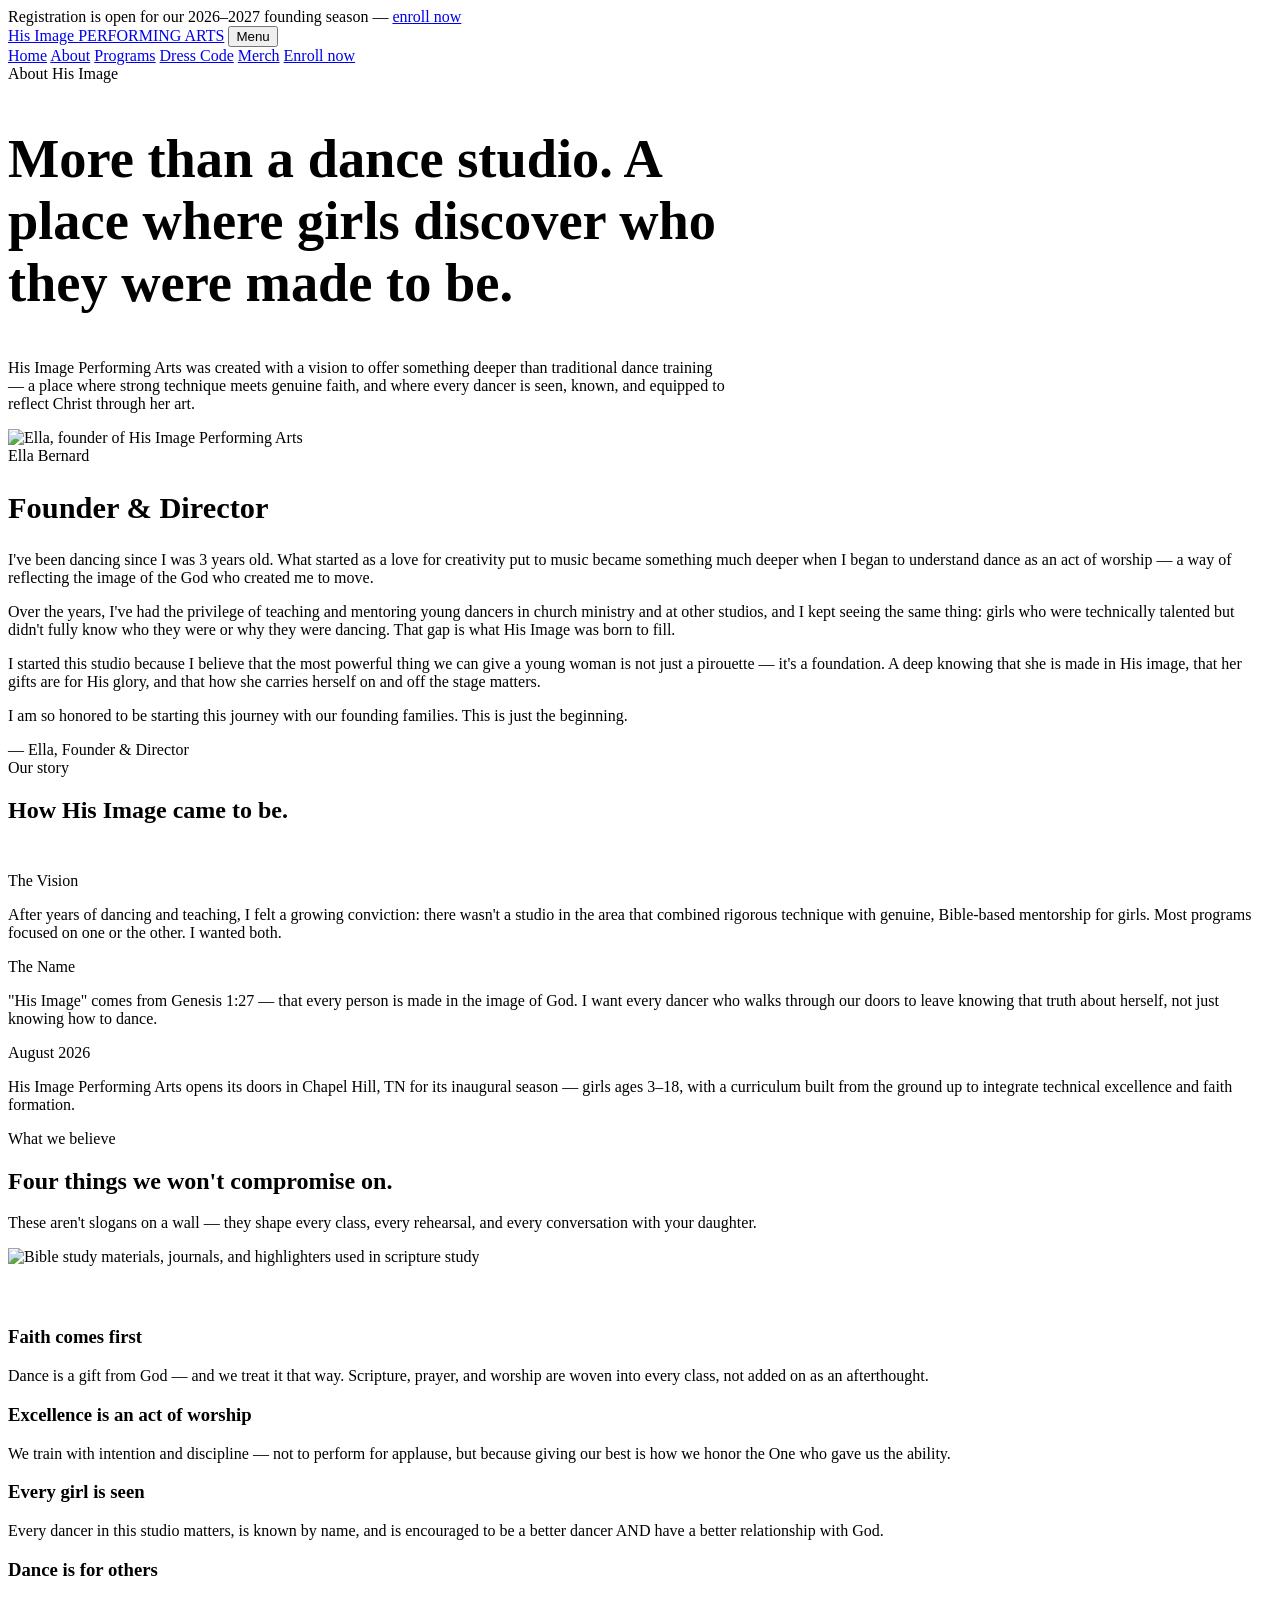
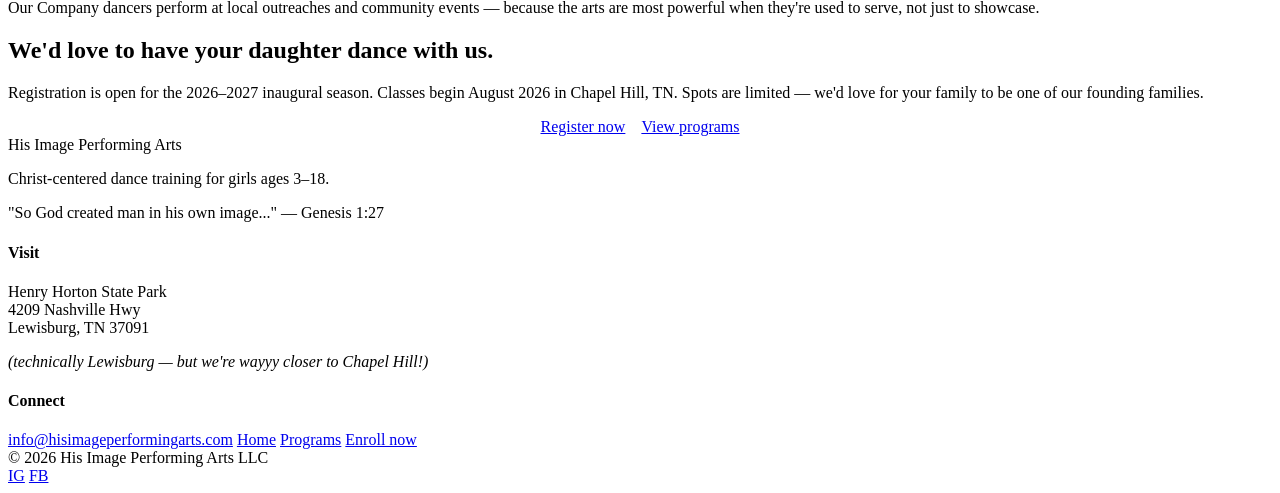
==== about.html @ 003c3873 "Add files via upload" ====
<!DOCTYPE html>
<html lang="en">
<head>
<meta charset="UTF-8">
<meta name="viewport" content="width=device-width, initial-scale=1.0">
<title>About Us — His Image Performing Arts</title>
<link rel="stylesheet" href="assets/style.css">
</head>
<body>

<div class="announce">Registration is open for our 2026–2027 founding season — <a href="https://script.google.com/macros/s/AKfycbz4TcwrcOci17KuWnP7Qso9BfJO1JU5johfQcjDlCk19ZVRCzUDlLJBu8vvKc7a6fUk/exec" target="_blank" rel="noopener">enroll now</a></div>

<header class="site-header">
  <nav class="nav">
    <a href="index.html" class="logo">His Image <span>PERFORMING ARTS</span></a>
    <button class="nav-toggle" id="navToggle">Menu</button>
    <div class="nav-links" id="navLinks">
      <a href="index.html">Home</a>
      <a href="about.html" class="active">About</a>
      <a href="programs.html">Programs</a>
      <a href="programs.html#recreational">Dress Code</a>
      <a href="https://script.google.com/macros/s/AKfycbxI9Q-NUKs-gQMrajs-0uU1qbSkL1Jp7PrdVb6YB77zasQkzGzxGg2uIhxIohrQ2CzO/exec" target="_blank" rel="noopener">Merch</a>
      <a class="btn btn-primary nav-cta" href="https://script.google.com/macros/s/AKfycbz4TcwrcOci17KuWnP7Qso9BfJO1JU5johfQcjDlCk19ZVRCzUDlLJBu8vvKc7a6fUk/exec" target="_blank" rel="noopener">Enroll now</a>
    </div>
  </nav>
</header>

<section class="page-hero">
  <div class="container" style="max-width:720px;">
    <span class="eyebrow-serif">About His Image</span>
    <h1 style="font-size:clamp(2.2rem,4.5vw,3.4rem);">More than a dance studio. A place where girls discover who they were made to be.</h1>
    <p>His Image Performing Arts was created with a vision to offer something deeper than traditional dance training — a place where strong technique meets genuine faith, and where every dancer is seen, known, and equipped to reflect Christ through her art.</p>
  </div>
</section>

<!-- FOUNDER STORY -->
<section>
  <div class="container split reverse">
    <div class="split-media">
      <img src="assets/img/hero-arabesque.jpeg" alt="Ella, founder of His Image Performing Arts">
    </div>
    <div class="split-copy">
      <span class="eyebrow-serif">Ella Bernard</span>
      <h2 style="font-size:1.9rem;">Founder &amp; Director</h2>
      <p>I've been dancing since I was 3 years old. What started as a love for creativity put to music became something much deeper when I began to understand dance as an act of worship — a way of reflecting the image of the God who created me to move.</p>
      <p>Over the years, I've had the privilege of teaching and mentoring young dancers in church ministry and at other studios, and I kept seeing the same thing: girls who were technically talented but didn't fully know who they were or why they were dancing. That gap is what His Image was born to fill.</p>
      <p>I started this studio because I believe that the most powerful thing we can give a young woman is not just a pirouette — it's a foundation. A deep knowing that she is made in His image, that her gifts are for His glory, and that how she carries herself on and off the stage matters.</p>
      <p>I am so honored to be starting this journey with our founding families. This is just the beginning.</p>
      <span class="sign">— Ella, Founder &amp; Director</span>
    </div>
  </div>
</section>

<!-- HOW IT CAME TO BE -->
<section style="background:var(--cream-dark);">
  <div class="container">
    <div style="max-width:640px; margin-bottom:48px;">
      <span class="eyebrow-serif">Our story</span>
      <h2>How His Image came to be.</h2>
    </div>
    <div class="timeline">
      <div class="t-item">
        <span class="t-date">The Vision</span>
        <p>After years of dancing and teaching, I felt a growing conviction: there wasn't a studio in the area that combined rigorous technique with genuine, Bible-based mentorship for girls. Most programs focused on one or the other. I wanted both.</p>
      </div>
      <div class="t-item">
        <span class="t-date">The Name</span>
        <p>"His Image" comes from Genesis 1:27 — that every person is made in the image of God. I want every dancer who walks through our doors to leave knowing that truth about herself, not just knowing how to dance.</p>
      </div>
      <div class="t-item">
        <span class="t-date">August 2026</span>
        <p>His Image Performing Arts opens its doors in Chapel Hill, TN for its inaugural season — girls ages 3–18, with a curriculum built from the ground up to integrate technical excellence and faith formation.</p>
      </div>
    </div>
  </div>
</section>

<!-- WHAT WE BELIEVE -->
<section>
  <div class="container">
    <div class="split" style="margin-bottom:60px;">
      <div class="split-copy">
        <span class="eyebrow-serif">What we believe</span>
        <h2>Four things we won't compromise on.</h2>
        <p>These aren't slogans on a wall — they shape every class, every rehearsal, and every conversation with your daughter.</p>
      </div>
      <div class="split-media">
        <img src="assets/img/bible-flatlay.jpeg" alt="Bible study materials, journals, and highlighters used in scripture study">
      </div>
    </div>
    <div class="believe">
      <div class="b-item">
        <h3>Faith comes first</h3>
        <p>Dance is a gift from God — and we treat it that way. Scripture, prayer, and worship are woven into every class, not added on as an afterthought.</p>
      </div>
      <div class="b-item">
        <h3>Excellence is an act of worship</h3>
        <p>We train with intention and discipline — not to perform for applause, but because giving our best is how we honor the One who gave us the ability.</p>
      </div>
      <div class="b-item">
        <h3>Every girl is seen</h3>
        <p>Every dancer in this studio matters, is known by name, and is encouraged to be a better dancer AND have a better relationship with God.</p>
      </div>
      <div class="b-item">
        <h3>Dance is for others</h3>
        <p>Our Company dancers perform at local outreaches and community events — because the arts are most powerful when they're used to serve, not just to showcase.</p>
      </div>
    </div>
  </div>
</section>

<!-- CTA -->
<section class="band">
  <div class="container">
    <h2>We'd love to have your daughter dance with us.</h2>
    <p>Registration is open for the 2026–2027 inaugural season. Classes begin August 2026 in Chapel Hill, TN. Spots are limited — we'd love for your family to be one of our founding families.</p>
    <div style="display:flex; gap:16px; justify-content:center; flex-wrap:wrap;">
      <a class="btn btn-primary" href="https://script.google.com/macros/s/AKfycbz4TcwrcOci17KuWnP7Qso9BfJO1JU5johfQcjDlCk19ZVRCzUDlLJBu8vvKc7a6fUk/exec" target="_blank" rel="noopener">Register now</a>
      <a class="btn btn-light" href="programs.html">View programs</a>
    </div>
  </div>
</section>

<footer>
  <div class="container">
    <div class="footer-grid">
      <div>
        <div class="footer-logo">His Image Performing Arts</div>
        <p>Christ-centered dance training for girls ages 3–18.</p>
        <p class="footer-note">"So God created man in his own image..." — Genesis 1:27</p>
      </div>
      <div>
        <h4>Visit</h4>
        <p>Henry Horton State Park<br>4209 Nashville Hwy<br>Lewisburg, TN 37091</p>
        <p style="font-style:italic;">(technically Lewisburg — but we're wayyy closer to Chapel Hill!)</p>
      </div>
      <div>
        <h4>Connect</h4>
        <a href="mailto:info@hisimageperformingarts.com">info@hisimageperformingarts.com</a>
        <a href="index.html">Home</a>
        <a href="programs.html">Programs</a>
        <a href="https://script.google.com/macros/s/AKfycbz4TcwrcOci17KuWnP7Qso9BfJO1JU5johfQcjDlCk19ZVRCzUDlLJBu8vvKc7a6fUk/exec" target="_blank" rel="noopener">Enroll now</a>
      </div>
    </div>
    <div class="foot-bottom">
      <span>© 2026 His Image Performing Arts LLC</span>
      <div class="socials">
        <a href="https://www.instagram.com/hisimageperformingarts/" target="_blank" rel="noopener" aria-label="Instagram">IG</a>
        <a href="https://www.facebook.com/people/His-Image-Performing-Arts/61587118682335/" target="_blank" rel="noopener" aria-label="Facebook">FB</a>
      </div>
    </div>
  </div>
</footer>

<script>
  document.getElementById('navToggle').addEventListener('click', function(){
    document.getElementById('navLinks').classList.toggle('open');
  });
</script>
</body>
</html>
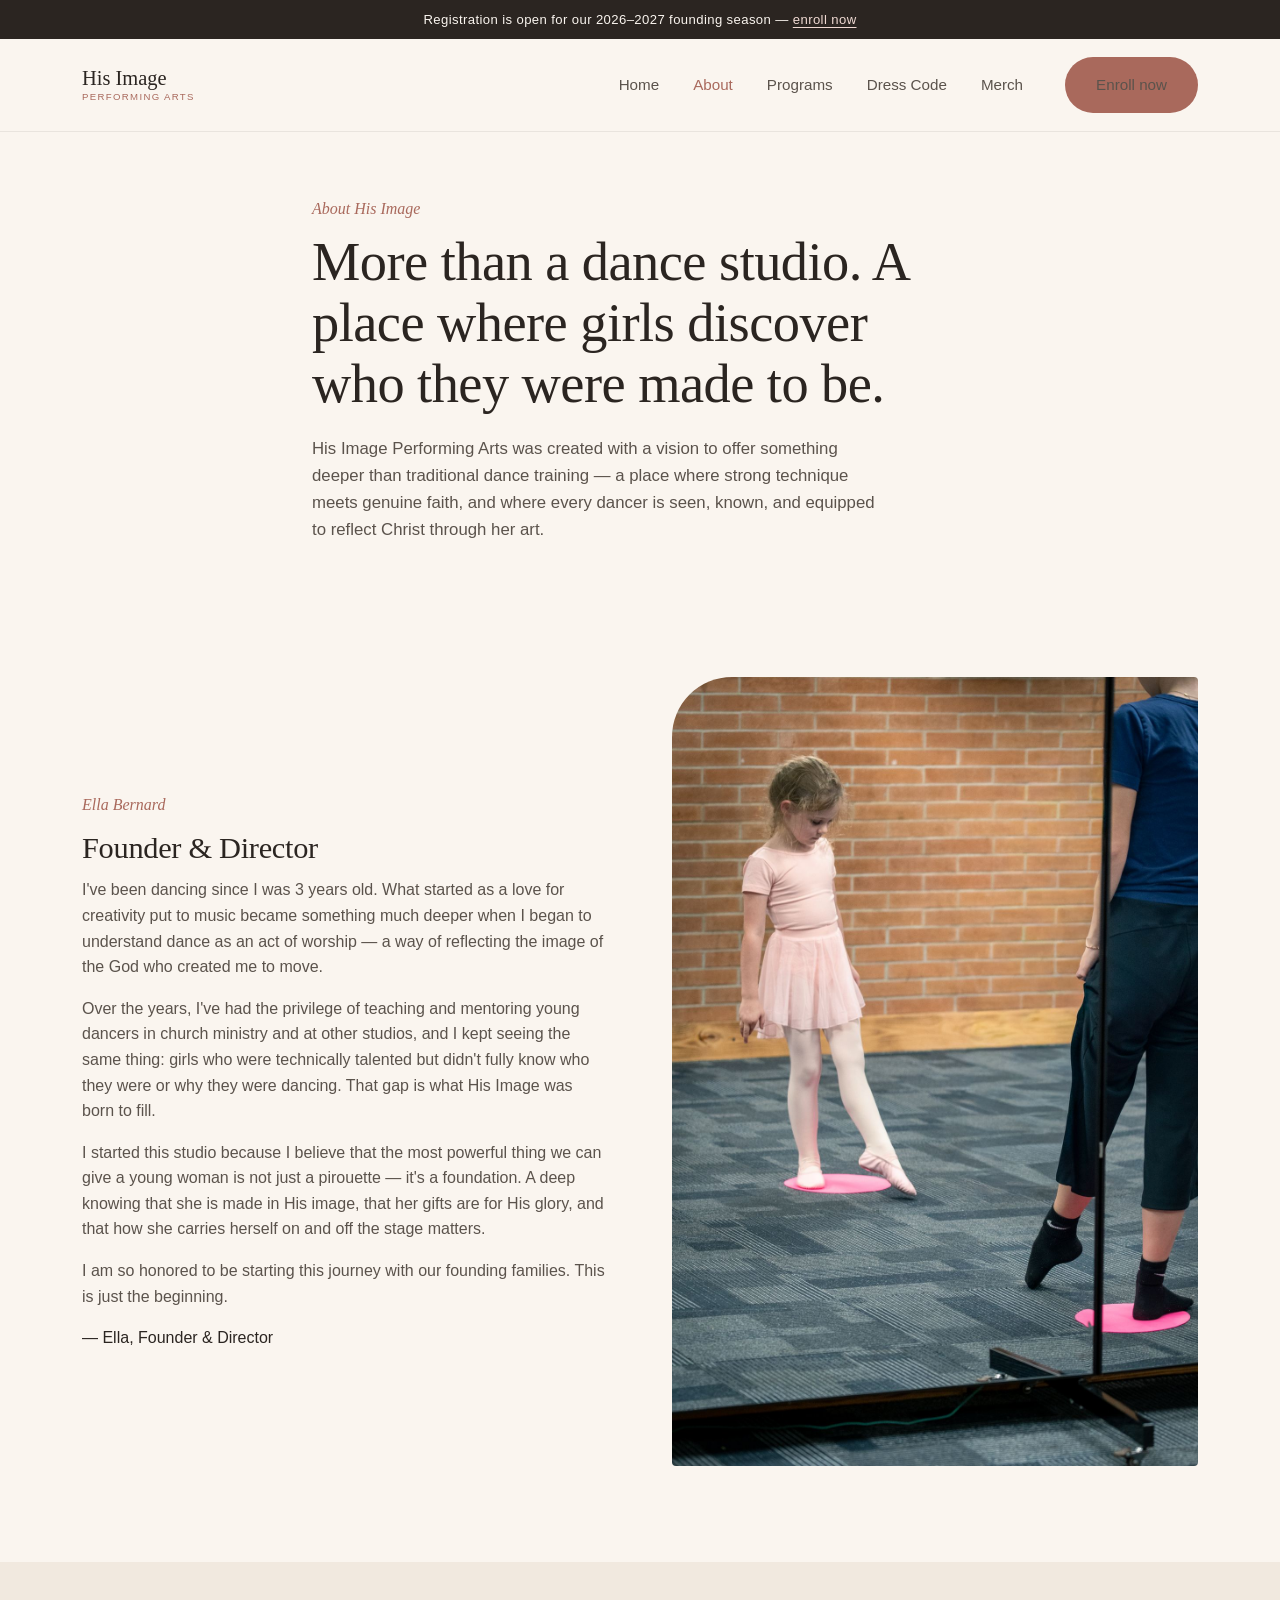
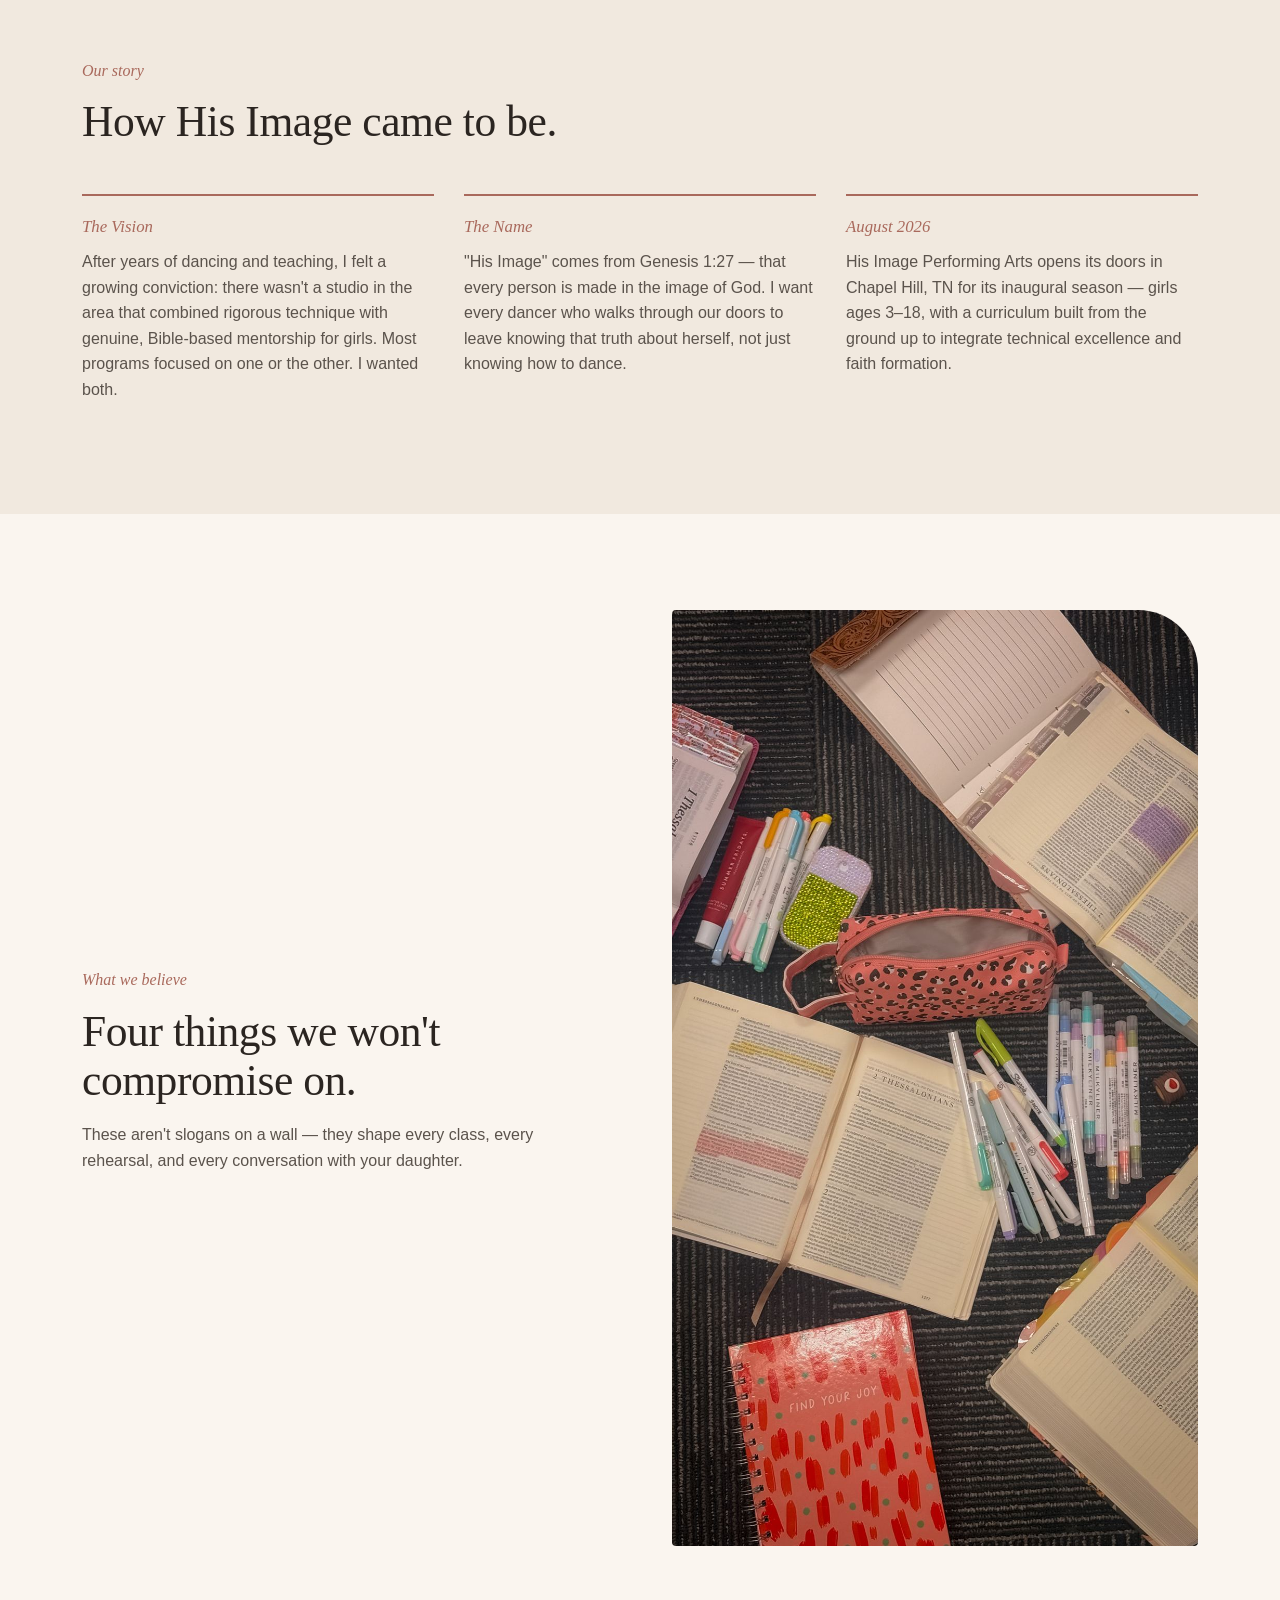
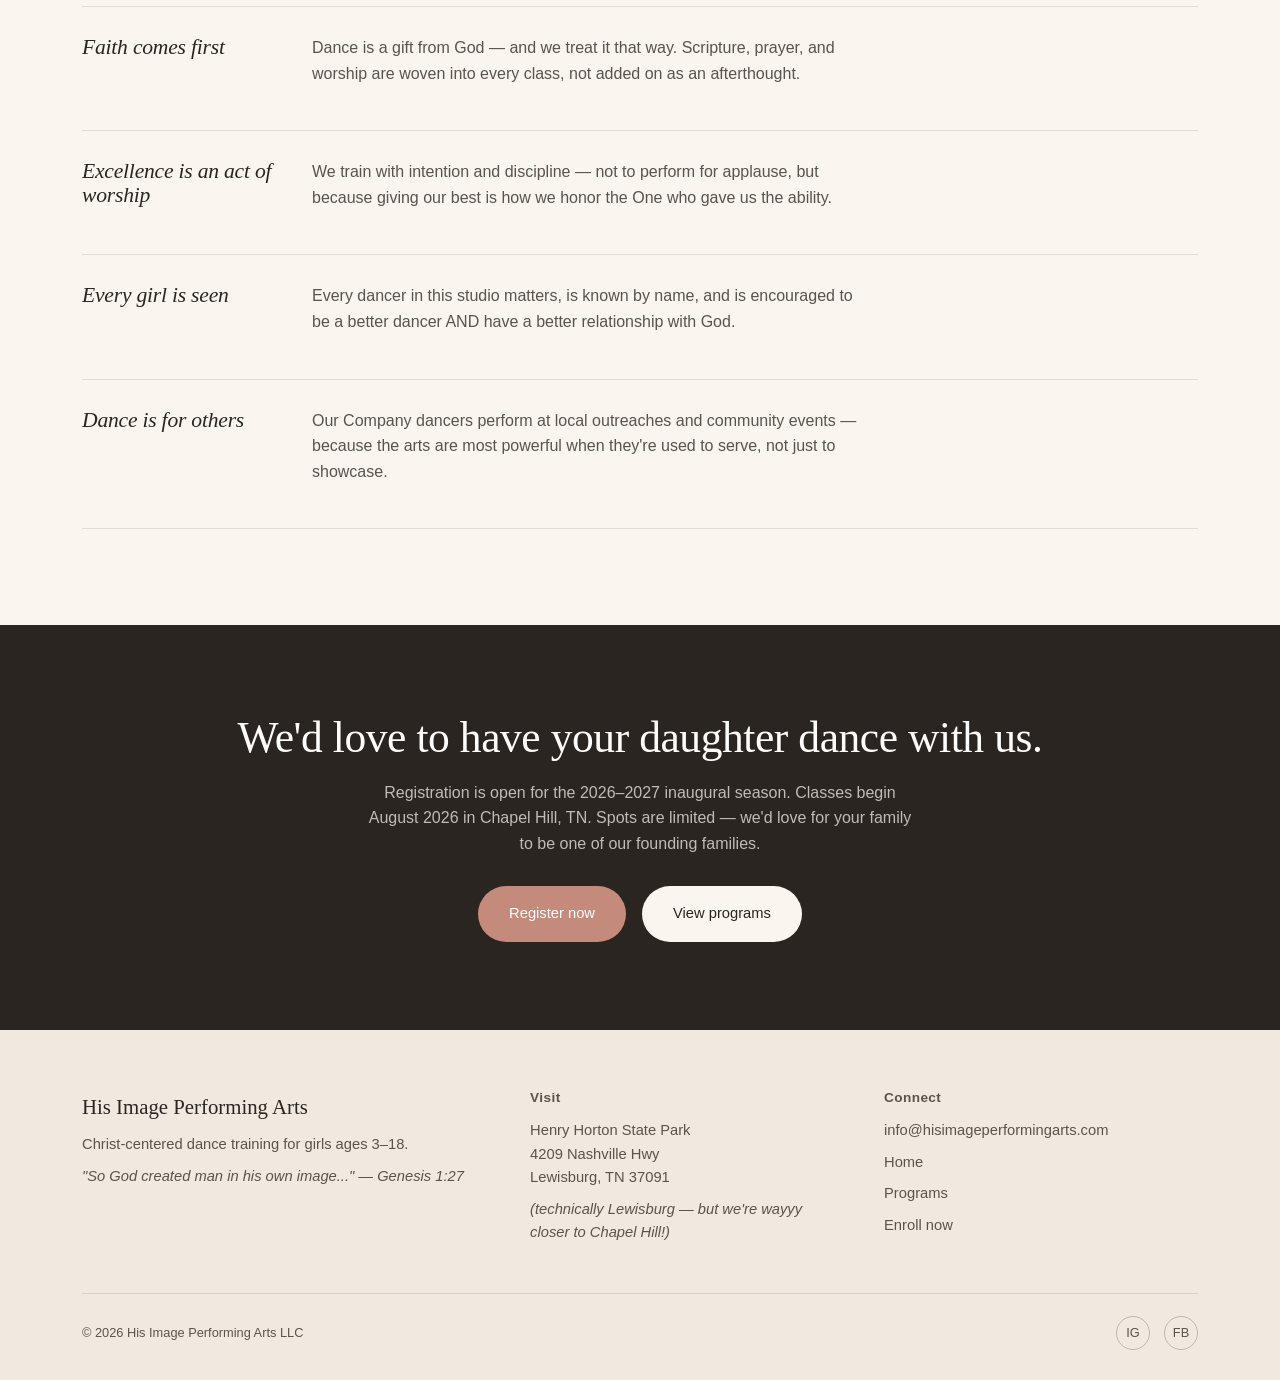
==== commit 5d3516f8: "Add files via upload" ====
--- a/about.html
+++ b/about.html
@@ -4,7 +4,7 @@
 <meta charset="UTF-8">
 <meta name="viewport" content="width=device-width, initial-scale=1.0">
 <title>About Us — His Image Performing Arts</title>
-<link rel="stylesheet" href="assets/style.css">
+<link rel="stylesheet" href="style.css">
 </head>
 <body>
 
@@ -37,7 +37,7 @@
 <section>
   <div class="container split reverse">
     <div class="split-media">
-      <img src="assets/img/hero-arabesque.jpeg" alt="Ella, founder of His Image Performing Arts">
+      <img src="images/hero-arabesque.jpeg" alt="Ella, founder of His Image Performing Arts">
     </div>
     <div class="split-copy">
       <span class="eyebrow-serif">Ella Bernard</span>
@@ -85,7 +85,7 @@
         <p>These aren't slogans on a wall — they shape every class, every rehearsal, and every conversation with your daughter.</p>
       </div>
       <div class="split-media">
-        <img src="assets/img/bible-flatlay.jpeg" alt="Bible study materials, journals, and highlighters used in scripture study">
+        <img src="images/bible-flatlay.jpeg" alt="Bible study materials, journals, and highlighters used in scripture study">
       </div>
     </div>
     <div class="believe">
--- a/style.css
+++ b/style.css
@@ -0,0 +1,318 @@
+/* ============================================
+   His Image Performing Arts — Design System
+   ============================================ */
+
+@import url('https://fonts.googleapis.com/css2?family=Fraunces:ital,opsz,wght@0,9..144,300;0,9..144,400;0,9..144,500;0,9..144,600;1,9..144,400;1,9..144,500&family=Work+Sans:wght@300;400;500;600&display=swap');
+
+:root{
+  --cream:      #FAF5EF;
+  --cream-dark: #F1E9DF;
+  --ink:        #2B2521;
+  --ink-soft:   #5B534C;
+  --rose:       #C48A7C;
+  --rose-deep:  #A9695C;
+  --rose-pale:  #F0DAD3;
+  --slate:      #8FA0AA;
+  --slate-deep: #5F747E;
+  --gold:       #BB9457;
+  --white:      #FFFEFC;
+
+  --serif: 'Fraunces', 'Iowan Old Style', serif;
+  --sans:  'Work Sans', -apple-system, BlinkMacSystemFont, sans-serif;
+
+  --max: 1180px;
+}
+
+*{ box-sizing: border-box; }
+html{ scroll-behavior: smooth; }
+body{
+  margin:0;
+  background: var(--cream);
+  color: var(--ink);
+  font-family: var(--sans);
+  font-weight: 400;
+  line-height: 1.6;
+  -webkit-font-smoothing: antialiased;
+}
+img{ max-width:100%; display:block; }
+a{ color: inherit; text-decoration:none; }
+
+h1,h2,h3,h4{
+  font-family: var(--serif);
+  font-weight: 500;
+  line-height: 1.12;
+  margin: 0 0 0.4em;
+  color: var(--ink);
+  letter-spacing: -0.01em;
+}
+h1{ font-size: clamp(2.6rem, 5.5vw, 4.6rem); font-weight: 400; }
+h2{ font-size: clamp(1.9rem, 3.4vw, 2.9rem); }
+h3{ font-size: 1.35rem; }
+p{ margin: 0 0 1em; color: var(--ink-soft); max-width: 62ch; }
+em{ font-style: italic; }
+
+.container{
+  max-width: var(--max);
+  margin: 0 auto;
+  padding: 0 32px;
+}
+@media (max-width: 640px){ .container{ padding: 0 22px; } }
+
+/* Buttons */
+.btn{
+  display: inline-flex;
+  align-items: center;
+  gap: 10px;
+  font-family: var(--sans);
+  font-size: 0.92rem;
+  font-weight: 500;
+  padding: 15px 30px;
+  border-radius: 999px;
+  border: 1px solid transparent;
+  transition: transform .18s ease, background .18s ease, color .18s ease, border-color .18s ease;
+  cursor: pointer;
+}
+.btn:hover{ transform: translateY(-2px); }
+.btn-primary{ background: var(--rose-deep); color: var(--white); }
+.btn-primary:hover{ background: var(--ink); }
+.btn-outline{ background: transparent; border-color: var(--ink); color: var(--ink); }
+.btn-outline:hover{ background: var(--ink); color: var(--white); }
+.btn-light{ background: var(--cream); color: var(--ink); }
+.btn-light:hover{ background: var(--white); }
+
+/* ---------- Header / Nav ---------- */
+.announce{
+  background: var(--ink);
+  color: var(--cream);
+  text-align: center;
+  font-size: 0.82rem;
+  letter-spacing: 0.03em;
+  padding: 9px 20px;
+}
+.announce a{ text-decoration: underline; text-underline-offset: 3px; color: var(--rose-pale); }
+
+.site-header{
+  position: sticky; top:0; z-index: 50;
+  background: rgba(250,245,239,0.92);
+  backdrop-filter: blur(8px);
+  border-bottom: 1px solid rgba(43,37,33,0.08);
+}
+.nav{
+  display:flex; align-items:center; justify-content:space-between;
+  padding: 18px 32px;
+  max-width: var(--max); margin:0 auto;
+}
+.logo{
+  font-family: var(--serif);
+  font-size: 1.28rem;
+  color: var(--ink);
+  display:flex; flex-direction:column; line-height:1.05;
+}
+.logo span{ font-size: 0.6rem; letter-spacing: 0.14em; color: var(--rose-deep); font-family: var(--sans); margin-top:3px;}
+.nav-links{ display:flex; align-items:center; gap: 34px; }
+.nav-links a{ font-size: 0.95rem; color: var(--ink-soft); position:relative; }
+.nav-links a:hover{ color: var(--ink); }
+.nav-links a.active{ color: var(--rose-deep); }
+.nav-cta{ margin-left: 8px; }
+.nav-toggle{ display:none; }
+
+@media (max-width: 860px){
+  .nav-links{
+    position:fixed; inset: 68px 0 0 0; background: var(--cream);
+    flex-direction: column; justify-content:flex-start; padding: 40px 32px; gap: 26px;
+    transform: translateY(-8px); opacity:0; pointer-events:none; transition: all .25s ease;
+  }
+  .nav-links.open{ transform: translateY(0); opacity:1; pointer-events:all; }
+  .nav-links a{ font-size: 1.2rem; }
+  .nav-toggle{
+    display:block; background:none; border:none; font-family: var(--serif); font-size: 1rem; color: var(--ink); cursor:pointer;
+  }
+}
+
+/* ---------- Hero ---------- */
+.hero{
+  display:grid; grid-template-columns: 1.05fr 0.95fr; align-items:stretch; gap: 0;
+  max-width: var(--max); margin: 26px auto 0; padding: 0 32px;
+}
+.hero-copy{
+  display:flex; flex-direction:column; justify-content:center;
+  padding: 40px 56px 40px 0;
+  animation: rise .9s cubic-bezier(.22,.8,.32,1) both;
+}
+.hero-eyebrow{ color: var(--rose-deep); font-size: 0.9rem; margin-bottom: 18px; font-family: var(--serif); font-style: italic; }
+.hero h1{ margin-bottom: 22px; }
+.hero h1 em{ color: var(--rose-deep); font-style: italic; }
+.hero-lede{ font-size: 1.08rem; max-width: 46ch; }
+.hero-meta{
+  margin-top: 8px; font-size: 0.92rem; color: var(--ink-soft);
+  display:flex; gap:10px; align-items:center;
+}
+.hero-meta .dot{ width:4px; height:4px; border-radius:50%; background: var(--rose-deep); display:inline-block; }
+.hero-actions{ display:flex; gap:16px; margin-top: 28px; flex-wrap: wrap; }
+.hero-media{
+  position:relative; overflow:hidden; border-radius: 6px 90px 6px 6px;
+  animation: rise 1.1s cubic-bezier(.22,.8,.32,1) both;
+}
+.hero-media img{ width:100%; height:100%; object-fit:cover; min-height: 460px; }
+
+@keyframes rise{ from{ opacity:0; transform: translateY(18px);} to{opacity:1; transform:translateY(0);} }
+
+@media (max-width: 900px){
+  .hero{ grid-template-columns: 1fr; padding: 0 22px; }
+  .hero-copy{ padding: 34px 0 0; order:2; }
+  .hero-media{ order:1; border-radius: 6px 6px 60px 6px;}
+  .hero-media img{ min-height: 320px; }
+}
+
+/* ---------- Sections ---------- */
+section{ padding: 96px 0; }
+@media (max-width: 700px){ section{ padding: 64px 0; } }
+
+.eyebrow-serif{
+  font-family: var(--serif); font-style: italic; color: var(--rose-deep);
+  font-size: 1rem; margin-bottom: 14px; display:block;
+}
+
+.split{
+  display:grid; grid-template-columns: 1fr 1fr; gap: 64px; align-items:center;
+}
+.split.reverse .split-media{ order: 2; }
+@media (max-width: 860px){
+  .split{ grid-template-columns: 1fr; gap: 34px; }
+  .split.reverse .split-media{ order: -1; }
+}
+.split-media img{ border-radius: 4px 60px 4px 4px; width:100%; }
+.split.reverse .split-media img{ border-radius: 60px 4px 4px 4px; }
+
+/* Pull quote / mission */
+.mission{
+  text-align:center; max-width: 820px; margin: 0 auto; padding: 0 32px;
+}
+.mission .rule{ width:56px; height:1px; background: var(--gold); margin: 0 auto 30px; }
+.mission blockquote{
+  font-family: var(--serif); font-style: italic; font-weight: 400;
+  font-size: clamp(1.5rem, 3vw, 2.3rem); color: var(--ink); line-height:1.4; margin:0 0 20px;
+}
+.mission cite{ font-style: normal; font-size: 0.85rem; letter-spacing: .04em; color: var(--ink-soft); }
+
+/* Pillars */
+.pillars{
+  display:grid; grid-template-columns: repeat(4,1fr); gap: 0;
+  border-top: 1px solid rgba(43,37,33,.12);
+}
+.pillars div{
+  padding: 34px 26px 34px 0; border-right: 1px solid rgba(43,37,33,.12);
+}
+.pillars div:last-child{ border-right:none; }
+.pillars h4{ font-size: 1.05rem; margin-bottom:8px; }
+.pillars p{ font-size: 0.92rem; margin:0; }
+@media (max-width: 820px){
+  .pillars{ grid-template-columns: 1fr 1fr; }
+  .pillars div{ border-right:none; border-bottom:1px solid rgba(43,37,33,.12); padding: 26px 18px 26px 0;}
+}
+
+/* Cards (programs preview) */
+.card-grid{ display:grid; grid-template-columns: repeat(3,1fr); gap: 28px; }
+@media (max-width: 900px){ .card-grid{ grid-template-columns: 1fr; } }
+.p-card{ background: var(--white); border-radius: 4px; overflow:hidden; }
+.p-card .p-media{ aspect-ratio: 4/5; overflow:hidden; }
+.p-card .p-media img{ width:100%; height:100%; object-fit:cover; transition: transform .5s ease; }
+.p-card:hover .p-media img{ transform: scale(1.04); }
+.p-card .p-body{ padding: 24px 24px 28px; }
+.p-card .p-ages{ font-size: 0.8rem; color: var(--rose-deep); font-family: var(--serif); font-style: italic; }
+.p-card h3{ margin: 6px 0 8px; }
+.p-card .p-price{ font-size: 0.9rem; color: var(--ink-soft); margin-bottom: 10px; }
+
+/* Founder */
+.founder{
+  display:grid; grid-template-columns: 0.85fr 1.15fr; gap: 60px; align-items:center;
+}
+@media (max-width: 860px){ .founder{ grid-template-columns:1fr; gap:30px; } }
+.founder img{ border-radius: 90px 4px 90px 4px; width:100%; }
+.founder blockquote{
+  font-family: var(--serif); font-style:italic; font-size: 1.35rem; line-height:1.45; color: var(--ink); margin: 0 0 22px;
+}
+.founder .sign{ font-family: var(--serif); font-style:italic; color: var(--rose-deep); font-size:1.1rem; }
+
+/* CTA band */
+.band{
+  background: var(--ink); color: var(--cream);
+  text-align:center; padding: 88px 0;
+}
+.band h2{ color: var(--white); }
+.band p{ color: rgba(250,245,239,.72); margin: 0 auto 30px; }
+.band .btn-primary{ background: var(--rose); }
+.band .btn-primary:hover{ background: var(--rose-pale); color: var(--ink); }
+
+/* Footer */
+footer{ background: var(--cream-dark); padding: 60px 0 30px; }
+.footer-grid{
+  display:grid; grid-template-columns: 1.3fr 1fr 1fr; gap: 40px; padding-bottom: 40px;
+  border-bottom: 1px solid rgba(43,37,33,.12);
+}
+@media (max-width: 700px){ .footer-grid{ grid-template-columns: 1fr; gap: 26px; } }
+.footer-grid h4{ font-size: 0.85rem; letter-spacing:.03em; color: var(--ink-soft); font-family: var(--sans); font-weight:600; margin-bottom: 14px; }
+.footer-grid a, .footer-grid p{ font-size: 0.92rem; color: var(--ink-soft); margin-bottom: 8px; display:block; }
+.footer-grid a:hover{ color: var(--rose-deep); }
+.footer-logo{ font-family: var(--serif); font-size: 1.3rem; margin-bottom: 10px; }
+.footer-note{ font-size:0.8rem; color: var(--ink-soft); font-style: italic; }
+.foot-bottom{
+  display:flex; justify-content:space-between; align-items:center; padding-top: 22px; font-size: 0.8rem; color: var(--ink-soft); flex-wrap:wrap; gap:10px;
+}
+.socials{ display:flex; gap:14px; }
+.socials a{ width:34px; height:34px; border-radius:50%; border:1px solid rgba(43,37,33,.25); display:flex; align-items:center; justify-content:center; }
+.socials a:hover{ background: var(--rose-deep); border-color: var(--rose-deep); color: var(--white); }
+
+/* Page header (interior pages) */
+.page-hero{
+  padding: 64px 0 20px;
+  text-align:left;
+}
+.page-hero .eyebrow-serif{ margin-bottom: 10px; }
+.page-hero p{ font-size: 1.05rem; }
+
+/* Timeline (about) */
+.timeline{ display:grid; grid-template-columns: repeat(3,1fr); gap: 30px; }
+@media (max-width: 820px){ .timeline{ grid-template-columns: 1fr; } }
+.timeline .t-item{ border-top: 2px solid var(--rose-deep); padding-top: 18px; }
+.timeline .t-date{ font-family: var(--serif); font-style:italic; color: var(--rose-deep); font-size:1.05rem; display:block; margin-bottom:8px;}
+
+/* Believe list */
+.believe{ display:grid; gap: 0; }
+.believe .b-item{
+  display:grid; grid-template-columns: 200px 1fr; gap: 30px; padding: 28px 0; border-bottom: 1px solid rgba(43,37,33,.12);
+}
+.believe .b-item:first-child{ border-top: 1px solid rgba(43,37,33,.12); }
+.believe h3{ font-style: italic; }
+@media (max-width: 700px){ .believe .b-item{ grid-template-columns: 1fr; gap:6px; } }
+
+/* Programs page */
+.company-grid{ display:grid; grid-template-columns: 1fr 1fr; gap: 30px; }
+@media (max-width: 860px){ .company-grid{ grid-template-columns: 1fr; } }
+.company-card{ background: var(--white); border-radius: 6px; overflow:hidden; }
+.company-card .c-media{ aspect-ratio: 16/10; overflow:hidden; }
+.company-card .c-media img{ width:100%; height:100%; object-fit:cover; }
+.company-card .c-body{ padding: 30px 32px 34px; }
+.company-card .c-price{ font-family: var(--serif); font-style:italic; font-size: 1.5rem; color: var(--rose-deep); margin: 4px 0 14px; }
+.company-card ul{ list-style:none; padding:0; margin: 16px 0 22px; }
+.company-card li{ font-size: 0.92rem; color: var(--ink-soft); padding: 7px 0 7px 22px; position:relative; border-top: 1px solid rgba(43,37,33,.08); }
+.company-card li:first-child{ border-top:none; }
+.company-card li::before{ content:'—'; position:absolute; left:0; color: var(--rose-deep); }
+.c-sched{ font-size: 0.85rem; color: var(--ink-soft); margin-bottom: 4px; }
+
+.rec-table{ display:grid; gap: 0; margin-top: 10px;}
+.rec-row{
+  display:grid; grid-template-columns: 1.3fr 0.8fr 0.7fr 2fr 0.9fr; gap: 20px; align-items:center;
+  padding: 22px 0; border-bottom: 1px solid rgba(43,37,33,.12);
+}
+.rec-row.head{ font-size:0.78rem; color: var(--ink-soft); padding-bottom:12px; }
+.rec-row .r-name{ font-family: var(--serif); font-size: 1.15rem; }
+.rec-row .r-age{ font-size: 0.88rem; color: var(--rose-deep); font-style: italic; font-family: var(--serif); }
+.rec-row .r-price{ font-size: 0.95rem; }
+.rec-row .r-desc{ font-size: 0.88rem; color: var(--ink-soft); margin:0; }
+.rec-row .r-time{ font-size: 0.85rem; color: var(--ink-soft); }
+@media (max-width: 860px){
+  .rec-row{ grid-template-columns: 1fr 1fr; row-gap: 6px; }
+  .rec-row.head{ display:none; }
+  .rec-row .r-desc{ grid-column: 1 / -1; }
+}
